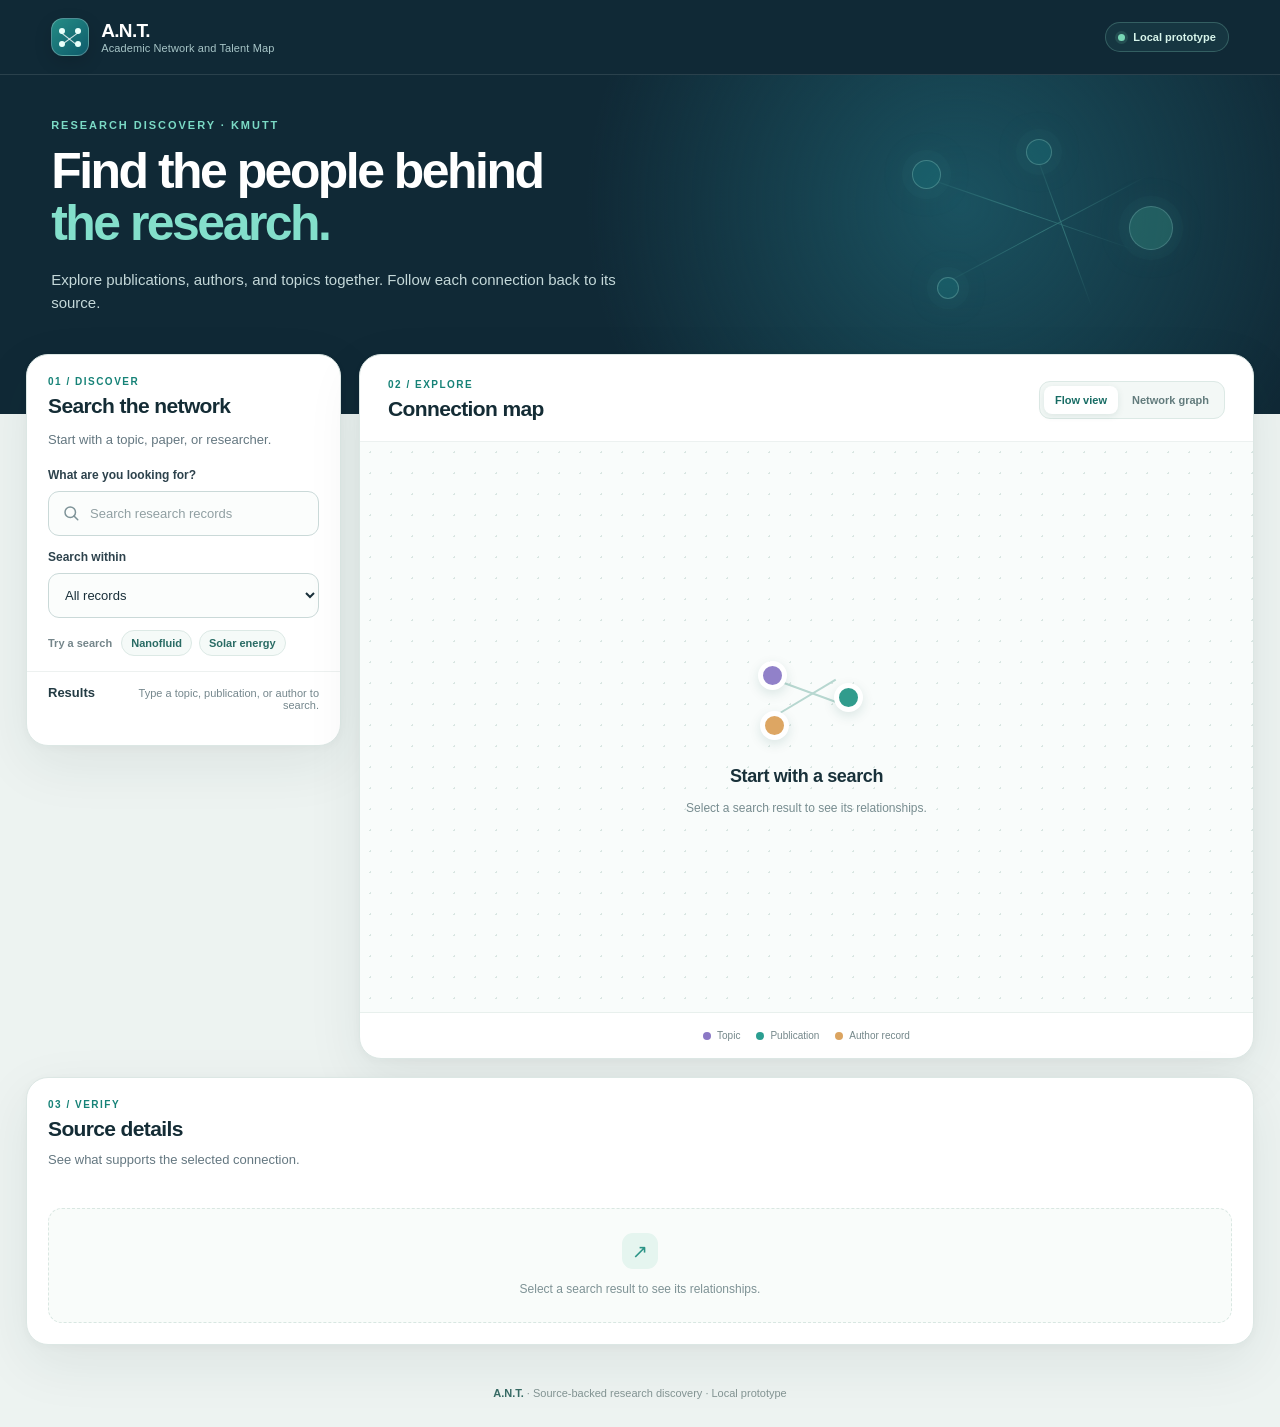
==== frontend/index.html @ 8c45d4a5 "feat(frontend): add research explorer with two graph views" ====
<!doctype html>
<html lang="en">
  <head>
    <meta charset="UTF-8" />
    <meta name="viewport" content="width=device-width, initial-scale=1.0" />
    <title>A.N.T. | Explore academic connections</title>
    <link rel="stylesheet" href="styles.css?v=7" />
    <script src="app.js?v=7" defer></script>
  </head>
  <body>
    <header class="site-header">
      <div class="brand">
        <span class="brand-symbol" aria-hidden="true"><i></i><i></i><i></i><i></i></span>
        <span><strong class="brand-mark">A.N.T.</strong><small>Academic Network and Talent Map</small></span>
      </div>
      <span class="demo-badge"><span aria-hidden="true"></span> Local prototype</span>
    </header>

    <section class="hero" aria-labelledby="page-title">
      <div class="hero-content">
        <p class="hero-eyebrow">RESEARCH DISCOVERY · KMUTT</p>
        <h1 id="page-title">Find the people behind<br /><em>the research.</em></h1>
        <p>Explore publications, authors, and topics together. Follow each connection back to its source.</p>
      </div>
      <div class="hero-art" aria-hidden="true">
        <span class="art-line line-one"></span><span class="art-line line-two"></span><span class="art-line line-three"></span>
        <span class="art-node node-one"></span><span class="art-node node-two"></span><span class="art-node node-three"></span><span class="art-node node-four"></span>
      </div>
    </section>

    <main class="layout">
      <section class="search-panel panel" aria-labelledby="search-title">
        <div class="panel-heading search-heading">
          <div>
            <p class="eyebrow">01 / DISCOVER</p>
            <h2 id="search-title">Search the network</h2>
          </div>
        </div>
        <p class="intro">Start with a topic, paper, or researcher.</p>
        <label for="search-input">What are you looking for?</label>
        <div class="search-field">
          <svg viewBox="0 0 24 24" aria-hidden="true"><circle cx="11" cy="11" r="7"></circle><path d="m16 16 5 5"></path></svg>
          <input id="search-input" type="search" placeholder="Search research records" autocomplete="off" />
        </div>
        <label for="search-type" class="filter-label">Search within</label>
        <select id="search-type">
          <option value="">All records</option>
          <option value="publication">Publications</option>
          <option value="author">Authors</option>
          <option value="topic">Topics</option>
        </select>
        <div class="quick-search" aria-label="Suggested searches">
          <span>Try a search</span>
          <button type="button" data-query="nanofluid">Nanofluid</button>
          <button type="button" data-query="solar energy">Solar energy</button>
        </div>
        <div class="results-heading"><span>Results</span><p id="result-count" class="result-count" role="status"></p></div>
        <ul id="results" class="results" aria-label="Search results"></ul>
      </section>

      <section class="network-panel panel" aria-labelledby="network-title">
        <div class="panel-heading">
          <div>
            <p class="eyebrow">02 / EXPLORE</p>
            <h2 id="network-title">Connection map</h2>
          </div>
          <div class="view-switch" role="group" aria-label="Connection view">
            <button id="flow-view" type="button" class="is-active" aria-pressed="true">Flow view</button>
            <button id="network-view" type="button" aria-pressed="false">Network graph</button>
          </div>
        </div>
        <div id="graph" class="graph" aria-live="polite"></div>
        <div class="graph-legend"><span><i class="topic-key"></i> Topic</span><span><i class="publication-key"></i> Publication</span><span><i class="author-key"></i> Author record</span></div>
      </section>

      <aside class="details-panel panel" aria-labelledby="details-title">
        <p class="eyebrow">03 / VERIFY</p>
        <h2 id="details-title">Source details</h2>
        <p class="details-intro">See what supports the selected connection.</p>
        <div id="details" aria-live="polite"></div>
      </aside>
    </main>

    <footer class="site-footer"><strong>A.N.T.</strong> · Source-backed research discovery · Local prototype</footer>
  </body>
</html>
---- frontend/styles.css ----
:root {
  font-family: Inter, ui-sans-serif, -apple-system, BlinkMacSystemFont, "Segoe UI", sans-serif;
  color: #172833;
  background: #edf3f1;
  font-synthesis: none;
}

* { box-sizing: border-box; }
html { scroll-behavior: smooth; }
body { margin: 0; min-width: 320px; }
button, input, select { font: inherit; }
button { cursor: pointer; }
h1, h2, h3, p { overflow-wrap: anywhere; }

.site-header {
  display: flex;
  align-items: center;
  justify-content: space-between;
  gap: 24px;
  padding: 18px clamp(24px, 4vw, 72px);
  background: #102936;
  border-bottom: 1px solid rgba(255, 255, 255, .11);
  color: #fff;
}
.brand { display: flex; align-items: center; gap: 12px; }
.brand > span:last-child { display: grid; gap: 2px; }
.brand-mark { font-size: 19px; line-height: 1; letter-spacing: -.035em; }
.brand small { color: #a7c5c7; font-size: 11px; letter-spacing: .01em; }
.brand-symbol {
  position: relative;
  display: block;
  width: 38px;
  height: 38px;
  border: 1px solid rgba(255, 255, 255, .25);
  border-radius: 12px;
  background: linear-gradient(140deg, #248c85, #0e5b6b);
  box-shadow: 0 6px 18px rgba(0, 0, 0, .14);
}
.brand-symbol::before, .brand-symbol::after {
  content: "";
  position: absolute;
  height: 1px;
  background: rgba(255, 255, 255, .8);
  transform-origin: left center;
}
.brand-symbol::before { width: 20px; left: 9px; top: 13px; transform: rotate(38deg); }
.brand-symbol::after { width: 21px; left: 10px; top: 25px; transform: rotate(-36deg); }
.brand-symbol i { position: absolute; z-index: 1; width: 6px; height: 6px; border-radius: 50%; background: #e8fffa; }
.brand-symbol i:nth-child(1) { left: 7px; top: 9px; }
.brand-symbol i:nth-child(2) { right: 7px; top: 9px; }
.brand-symbol i:nth-child(3) { left: 7px; bottom: 8px; }
.brand-symbol i:nth-child(4) { right: 7px; bottom: 8px; }
.demo-badge {
  display: inline-flex;
  align-items: center;
  gap: 8px;
  padding: 8px 12px;
  border: 1px solid rgba(150, 223, 206, .24);
  border-radius: 999px;
  background: rgba(75, 167, 151, .11);
  color: #d7f5eb;
  font-size: 11px;
  font-weight: 700;
  white-space: nowrap;
}
.demo-badge span { width: 7px; height: 7px; border-radius: 50%; background: #78d7b6; box-shadow: 0 0 0 3px rgba(120, 215, 182, .14); }

.hero {
  position: relative;
  min-height: 315px;
  overflow: hidden;
  padding: 44px clamp(24px, 4vw, 72px) 100px;
  background: radial-gradient(circle at 75% 38%, #1a5260 0, transparent 38%), #102936;
  color: #fff;
}
.hero-content { position: relative; z-index: 1; max-width: 700px; }
.hero-eyebrow { margin: 0 0 15px; color: #7bdac5; font-size: 11px; font-weight: 800; letter-spacing: .18em; }
.hero h1 { margin: 0; font-size: clamp(36px, 3.9vw, 60px); font-weight: 750; line-height: 1.04; letter-spacing: -.05em; }
.hero h1 em { color: #83dfcb; font-style: normal; }
.hero-content > p:last-child { max-width: 570px; margin: 18px 0 0; color: #c4d8d9; font-size: 15px; line-height: 1.55; }
.hero-art { position: absolute; right: 8%; top: 26px; width: 390px; height: 250px; opacity: .65; }
.art-line { position: absolute; height: 1px; background: linear-gradient(90deg, transparent, #66c8ba, transparent); transform-origin: left; }
.line-one { left: 52px; top: 73px; width: 230px; transform: rotate(19deg); }
.line-two { left: 75px; top: 185px; width: 236px; transform: rotate(-28deg); }
.line-three { left: 170px; top: 47px; width: 170px; transform: rotate(70deg); }
.art-node { position: absolute; border: 1px solid rgba(169, 255, 238, .8); border-radius: 50%; background: #1b7d83; box-shadow: 0 0 0 10px rgba(91, 203, 187, .08), 0 0 30px rgba(91, 203, 187, .28); }
.node-one { width: 29px; height: 29px; left: 48px; top: 59px; }
.node-two { width: 44px; height: 44px; left: 265px; top: 105px; background: #3b9d8c; }
.node-three { width: 22px; height: 22px; left: 73px; top: 176px; }
.node-four { width: 26px; height: 26px; left: 162px; top: 38px; }

.layout {
  position: relative;
  z-index: 2;
  display: grid;
  grid-template-columns: 330px minmax(0, 1fr) 320px;
  align-items: start;
  gap: 18px;
  max-width: 1720px;
  margin: -60px auto 0;
  padding: 0 26px 42px;
}
.panel {
  min-width: 0;
  overflow: hidden;
  border: 1px solid #dce7e4;
  border-radius: 22px;
  background: #fff;
  box-shadow: 0 18px 55px rgba(20, 50, 54, .08), 0 2px 8px rgba(20, 50, 54, .03);
}
.search-panel, .details-panel { padding: 21px; }
.network-panel { min-height: 690px; }
.details-panel { min-height: 690px; }
.eyebrow { margin: 0 0 7px; color: #168277; font-size: 10px; font-weight: 850; letter-spacing: .15em; }
h2 { margin: 0; color: #142c35; font-size: 21px; font-weight: 760; letter-spacing: -.03em; }
h3 { margin: 0 0 10px; color: #19313a; font-size: 18px; line-height: 1.36; letter-spacing: -.02em; }
.panel-heading { display: flex; align-items: center; justify-content: space-between; gap: 15px; }
.search-heading { margin-bottom: 12px; }
.intro, .details-intro { margin: 0 0 18px; color: #647780; font-size: 13px; line-height: 1.55; }
.details-intro { margin: 9px 0 24px; }
label { display: block; margin-bottom: 9px; color: #2d424c; font-size: 12px; font-weight: 750; }
.search-field { position: relative; }
.search-field svg { position: absolute; left: 14px; top: 13px; width: 18px; height: 18px; fill: none; stroke: #7e9398; stroke-width: 2; stroke-linecap: round; pointer-events: none; }
input[type="search"], select {
  width: 100%;
  height: 45px;
  border: 1px solid #cad9d8;
  border-radius: 11px;
  background: #fbfdfc;
  color: #1a303a;
  outline: none;
  font-size: 13px;
  transition: border-color .16s, box-shadow .16s;
}
input[type="search"] { padding: 0 12px 0 41px; }
input::placeholder { color: #91a0a3; }
select { padding: 0 12px; }
input:focus, select:focus { border-color: #159185; box-shadow: 0 0 0 3px rgba(34, 159, 143, .13); }
.filter-label { margin-top: 14px; }
.quick-search { display: flex; flex-wrap: wrap; align-items: center; gap: 7px; margin: 12px 0 15px; }
.quick-search span { margin-right: 2px; color: #74858a; font-size: 11px; font-weight: 650; }
.quick-search button { padding: 6px 9px; border: 1px solid #dce9e5; border-radius: 999px; background: #f5faf8; color: #296b64; font-size: 11px; font-weight: 700; }
.quick-search button:hover, .quick-search button:focus-visible { border-color: #60b7a6; background: #e9f7f1; }
.results-heading { display: flex; align-items: baseline; justify-content: space-between; gap: 8px; margin: 0 -21px; padding: 13px 21px 11px; border-top: 1px solid #edf1f0; }
.results-heading > span { color: #233b43; font-size: 13px; font-weight: 780; }
.result-count { margin: 0; color: #75878d; font-size: 11px; text-align: right; }
.results { display: grid; align-content: start; gap: 9px; max-height: 545px; margin: 0 -8px 0 0; padding: 0 8px 2px 0; overflow-y: auto; list-style: none; }
.results::-webkit-scrollbar, .graph-group::-webkit-scrollbar { width: 6px; }
.results::-webkit-scrollbar-thumb, .graph-group::-webkit-scrollbar-thumb { border-radius: 99px; background: #cbdcd7; }
.result-button { position: relative; width: 100%; padding: 13px 34px 13px 14px; border: 1px solid #e1e9e7; border-radius: 13px; background: #fff; color: #213741; text-align: left; transition: border-color .16s, background .16s, box-shadow .16s, transform .16s; }
.result-button::after { content: "↗"; position: absolute; right: 13px; top: 14px; color: #91aaa8; font-size: 16px; }
.result-button:hover, .result-button:focus-visible { border-color: #78bcb0; background: #fbfffd; transform: translateY(-1px); box-shadow: 0 7px 18px rgba(21, 75, 73, .08); }
.result-button.is-selected { border-color: #2a9d8f; background: #effaf6; box-shadow: inset 3px 0 0 #159185; }
.result-title { display: block; margin-bottom: 9px; font-size: 12.5px; font-weight: 740; line-height: 1.4; }
.result-meta { display: flex; align-items: center; gap: 7px; color: #84959a; font-size: 10px; }
.type-tag { padding: 4px 7px; border-radius: 6px; font-size: 9px; font-weight: 800; letter-spacing: .035em; text-transform: uppercase; }
.type-tag.topic { color: #6650ad; background: #f0ecfb; }
.type-tag.publication { color: #13776e; background: #e5f5f0; }
.type-tag.author { color: #a66b24; background: #fff1df; }

.network-panel > .panel-heading { padding: 24px 28px 20px; border-bottom: 1px solid #ecf1f0; }
.panel-hint { max-width: 175px; color: #8a9b9e; font-size: 11px; line-height: 1.45; text-align: right; }
.view-switch { display: inline-flex; gap: 3px; padding: 4px; border: 1px solid #dce9e5; border-radius: 11px; background: #f3f8f6; }
.view-switch button { padding: 8px 11px; border: 0; border-radius: 8px; background: transparent; color: #627b7c; font-size: 11px; font-weight: 750; white-space: nowrap; }
.view-switch button:hover, .view-switch button:focus-visible { color: #176c64; outline: 2px solid #87cabc; outline-offset: 1px; }
.view-switch button.is-active { background: #fff; color: #176c64; box-shadow: 0 2px 7px rgba(22, 76, 69, .1); }
.graph {
  display: grid;
  align-content: start;
  min-height: 570px;
  padding: 34px 28px;
  background-color: #f9fcfb;
  background-image: radial-gradient(#d9e6e2 1px, transparent 1px);
  background-size: 21px 21px;
}
.graph.is-empty { align-content: center; }
.graph.is-network { display: block; padding: 4px 14px 20px; overflow-x: auto; }
.network-visualization { display: block; width: 100%; min-width: 690px; height: auto; margin: 0 auto; overflow: visible; }
.network-edge { stroke: #b9d8d0; stroke-width: 1.7; opacity: .7; }
.network-edge.topic { stroke: #b9aee0; }
.network-edge.author { stroke: #e3c492; }
.network-node { --node-color: #2b9e91; cursor: pointer; }
.network-node.topic { --node-color: #8b78c5; }
.network-node.author { --node-color: #dba460; }
.network-node circle { fill: #fff; stroke: var(--node-color); stroke-width: 4; filter: drop-shadow(0 4px 8px rgba(23, 71, 70, .15)); transition: fill .15s, stroke-width .15s; }
.network-node.is-selected circle, .network-node:hover circle, .network-node:focus-visible circle { fill: var(--node-color); stroke-width: 6; }
.network-node:focus-visible { outline: none; }
.network-node text { fill: #253f46; font-size: 12px; font-weight: 730; paint-order: stroke; stroke: #f9fcfb; stroke-width: 4px; stroke-linejoin: round; }
.network-node.is-selected text { fill: #143039; font-weight: 820; }
.network-caption { margin: -10px 0 0; color: #71898c; font-size: 11px; text-align: center; }
.graph-path { display: grid; grid-template-columns: minmax(130px, 1fr) 54px minmax(160px, 1.25fr) 54px minmax(130px, 1fr); align-items: start; gap: 12px; }
.graph-path.related { grid-template-columns: minmax(170px, 1fr) 54px minmax(220px, 1.5fr); }
.graph-group { display: grid; align-content: start; gap: 10px; max-height: 475px; padding: 3px; overflow-y: auto; }
.graph-note { margin: 14px 0 0; color: #70858a; font-size: 12px; text-align: center; }
.graph-node { position: relative; width: 100%; min-height: 78px; padding: 13px 14px; border: 1px solid #dbe5e4; border-left: 4px solid var(--node-color); border-radius: 13px; background: #fff; color: #1c333b; box-shadow: 0 6px 16px rgba(19, 54, 58, .07); text-align: left; overflow-wrap: anywhere; transition: transform .16s, box-shadow .16s, border-color .16s; }
.graph-node.topic { --node-color: #8b78c5; }
.graph-node.publication { --node-color: #2b9e91; }
.graph-node.author { --node-color: #dba460; }
.graph-node:hover, .graph-node:focus-visible { transform: translateY(-2px); box-shadow: 0 10px 21px rgba(19, 54, 58, .14); outline: none; }
.graph-node.is-selected { border-color: var(--node-color); border-left-width: 4px; box-shadow: 0 0 0 3px rgba(27, 135, 122, .12), 0 8px 20px rgba(19, 54, 58, .11); }
.graph-node span { display: block; margin-bottom: 7px; color: var(--node-color); font-size: 9px; font-weight: 850; letter-spacing: .1em; text-transform: uppercase; }
.graph-node strong { display: block; font-size: 11.5px; font-weight: 720; line-height: 1.42; }
.relationship { color: #809196; font-size: 10px; line-height: 1.3; text-align: center; }
.relationship::before { content: "→"; display: block; margin-bottom: 3px; color: #2da693; font-size: 25px; line-height: 1; }
.graph-legend { display: flex; flex-wrap: wrap; justify-content: center; gap: 16px; padding: 17px 20px; border-top: 1px solid #e8f0ed; color: #74878a; font-size: 10px; }
.graph-legend span { display: inline-flex; align-items: center; gap: 6px; }
.graph-legend i { width: 8px; height: 8px; border-radius: 50%; }
.topic-key { background: #8b78c5; }
.publication-key { background: #2b9e91; }
.author-key { background: #dba460; }
.canvas-empty { justify-self: center; max-width: 320px; padding: 25px 10px; text-align: center; }
.canvas-icon { position: relative; width: 126px; height: 108px; margin: 0 auto 20px; }
.canvas-icon::before, .canvas-icon::after { content: ""; position: absolute; height: 2px; background: #b7d7d0; transform-origin: left; }
.canvas-icon::before { left: 30px; top: 42px; width: 70px; transform: rotate(20deg); }
.canvas-icon::after { left: 37px; top: 76px; width: 65px; transform: rotate(-31deg); }
.canvas-icon i { position: absolute; z-index: 1; width: 29px; height: 29px; border: 5px solid #fff; border-radius: 50%; background: #82b9ae; box-shadow: 0 4px 12px rgba(13, 84, 79, .13); }
.canvas-icon i:nth-child(1) { left: 15px; top: 25px; background: #9181c9; }
.canvas-icon i:nth-child(2) { right: 6px; top: 47px; background: #319c8d; }
.canvas-icon i:nth-child(3) { left: 17px; bottom: 4px; background: #dda663; }
.canvas-empty h3 { font-size: 18px; }
.canvas-empty p { margin: 0; color: #788d90; font-size: 12px; line-height: 1.6; }

.detail-type { display: inline-block; margin: 18px 0 13px; padding: 6px 9px; border-radius: 7px; background: #e9f6f2; color: #147e71; font-size: 10px; font-weight: 850; letter-spacing: .08em; text-transform: uppercase; }
.details-placeholder { display: grid; justify-items: center; gap: 11px; margin-top: 38px; padding: 24px 15px; border: 1px dashed #d9e7e2; border-radius: 14px; background: #f9fcfa; text-align: center; }
.details-placeholder-icon { display: grid; place-items: center; width: 36px; height: 36px; border-radius: 11px; background: #e5f5ef; color: #2b9486; font-size: 19px; }
.details-placeholder p { margin: 0; color: #7e9295; font-size: 12px; line-height: 1.5; }
.detail-copy { margin: 0 0 19px; color: #667a80; font-size: 12px; line-height: 1.6; }
.detail-list { display: grid; gap: 0; margin: 0; }
.detail-list dt { margin: 0 0 5px; color: #829398; font-size: 10px; font-weight: 700; letter-spacing: .04em; text-transform: uppercase; }
.detail-list dd { margin: 0; color: #263c45; font-size: 13px; font-weight: 690; line-height: 1.4; overflow-wrap: anywhere; }
.detail-list dt:not(:first-child) { padding-top: 16px; border-top: 1px solid #edf2f0; }
.detail-list dd { padding-bottom: 16px; }
.empty { color: #71858a; font-size: 13px; line-height: 1.6; }
.review-note { margin: 20px 0 0; padding: 12px; border: 1px solid #f4e6cd; border-radius: 10px; background: #fff9ec; color: #87642d; font-size: 11px; line-height: 1.55; }
.detail-link, .detail-action { display: block; width: 100%; margin-top: 18px; padding: 11px 13px; border: 1px solid #a9d6cb; border-radius: 10px; background: #ecf8f3; color: #167a6f; font-size: 12px; font-weight: 760; text-align: center; text-decoration: none; }
.detail-link:hover, .detail-action:hover, .detail-link:focus-visible, .detail-action:focus-visible { border-color: #248f80; background: #def3ea; }
.detail-action { margin-top: 9px; }
.site-footer { padding: 0 24px 28px; color: #849594; font-size: 11px; text-align: center; }
.site-footer strong { color: #376b65; }

@media (max-width: 1350px) {
  .layout { grid-template-columns: 315px minmax(0, 1fr); }
  .details-panel { grid-column: 1 / -1; min-height: 0; }
  .hero-art { right: 2%; opacity: .35; }
}

@media (max-width: 850px) {
  .hero { min-height: 285px; padding-bottom: 90px; }
  .hero-art { opacity: .19; }
  .layout { grid-template-columns: 1fr; padding: 0 16px 30px; }
  .details-panel { grid-column: auto; }
  .results { max-height: 380px; }
}

@media (max-width: 600px) {
  .site-header { padding: 16px; }
  .brand small { display: none; }
  .hero { padding: 33px 20px 82px; min-height: 280px; }
  .hero h1 { font-size: 39px; }
  .hero-content > p:last-child { font-size: 13px; }
  .hero-art { right: -180px; }
  .layout { gap: 14px; margin-top: -48px; }
  .search-panel, .details-panel { padding: 20px; }
  .network-panel > .panel-heading { align-items: flex-start; flex-direction: column; padding: 20px; }
  .view-switch { width: 100%; }
  .view-switch button { flex: 1; }
  .panel-hint { display: none; }
  .results-heading { margin: 0 -20px; padding-left: 20px; padding-right: 20px; }
  .graph { min-height: 360px; padding: 25px 20px; }
  .graph-path, .graph-path.related { grid-template-columns: 1fr; }
  .relationship { padding: 1px 0 2px; }
  .relationship::before { transform: rotate(90deg); }
  .graph-group { max-height: 270px; }
}

@media (prefers-reduced-motion: reduce) {
  *, *::before, *::after { scroll-behavior: auto !important; transition: none !important; }
}
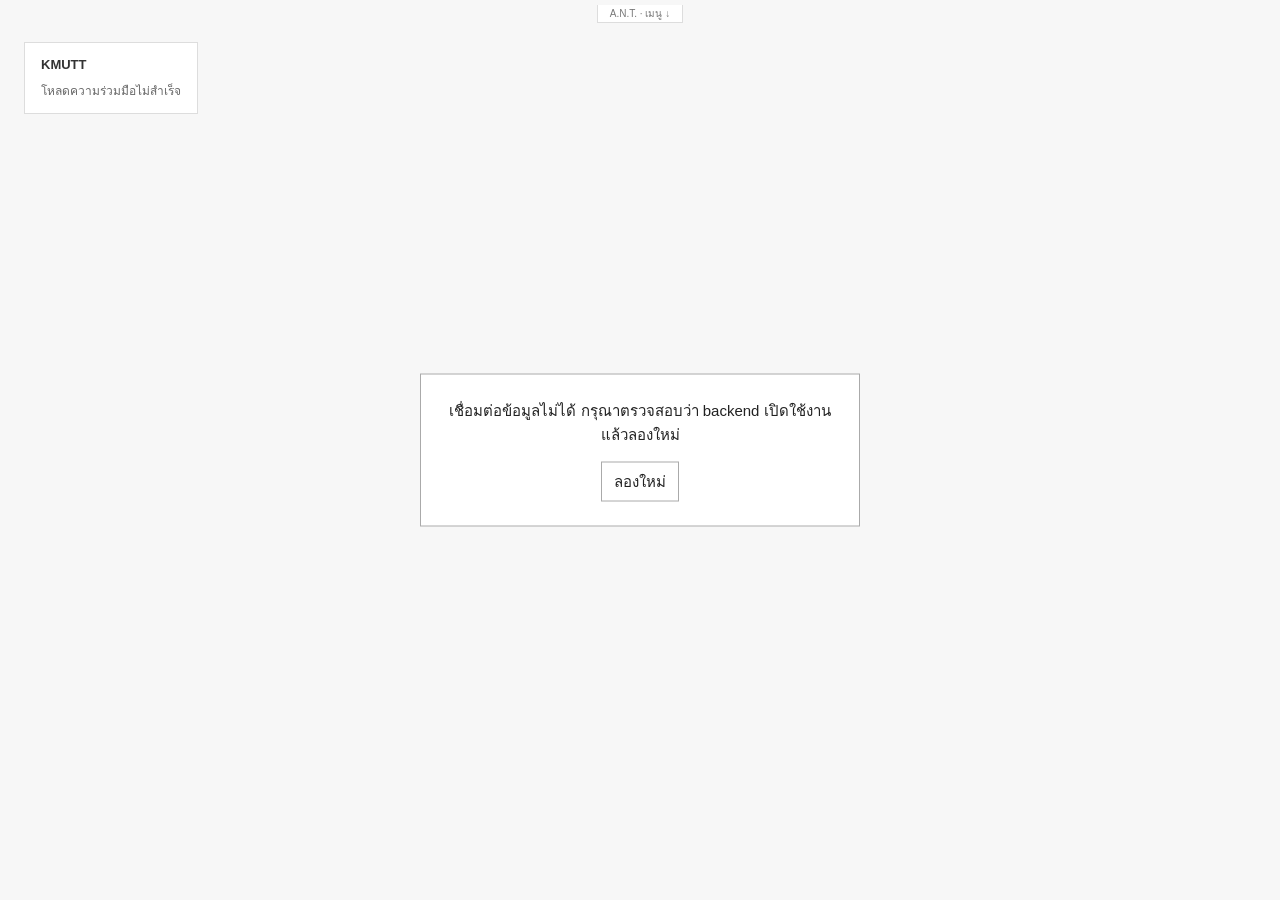
==== commit b706c438: "new design" ====
--- a/frontend/index.html
+++ b/frontend/index.html
@@ -1,86 +1,38 @@
 <!doctype html>
-<html lang="en">
-  <head>
-    <meta charset="UTF-8" />
-    <meta name="viewport" content="width=device-width, initial-scale=1.0" />
-    <title>A.N.T. | Explore academic connections</title>
-    <link rel="stylesheet" href="styles.css?v=7" />
-    <script src="app.js?v=7" defer></script>
-  </head>
-  <body>
-    <header class="site-header">
-      <div class="brand">
-        <span class="brand-symbol" aria-hidden="true"><i></i><i></i><i></i><i></i></span>
-        <span><strong class="brand-mark">A.N.T.</strong><small>Academic Network and Talent Map</small></span>
-      </div>
-      <span class="demo-badge"><span aria-hidden="true"></span> Local prototype</span>
-    </header>
-
-    <section class="hero" aria-labelledby="page-title">
-      <div class="hero-content">
-        <p class="hero-eyebrow">RESEARCH DISCOVERY · KMUTT</p>
-        <h1 id="page-title">Find the people behind<br /><em>the research.</em></h1>
-        <p>Explore publications, authors, and topics together. Follow each connection back to its source.</p>
-      </div>
-      <div class="hero-art" aria-hidden="true">
-        <span class="art-line line-one"></span><span class="art-line line-two"></span><span class="art-line line-three"></span>
-        <span class="art-node node-one"></span><span class="art-node node-two"></span><span class="art-node node-three"></span><span class="art-node node-four"></span>
-      </div>
-    </section>
-
-    <main class="layout">
-      <section class="search-panel panel" aria-labelledby="search-title">
-        <div class="panel-heading search-heading">
-          <div>
-            <p class="eyebrow">01 / DISCOVER</p>
-            <h2 id="search-title">Search the network</h2>
-          </div>
-        </div>
-        <p class="intro">Start with a topic, paper, or researcher.</p>
-        <label for="search-input">What are you looking for?</label>
-        <div class="search-field">
-          <svg viewBox="0 0 24 24" aria-hidden="true"><circle cx="11" cy="11" r="7"></circle><path d="m16 16 5 5"></path></svg>
-          <input id="search-input" type="search" placeholder="Search research records" autocomplete="off" />
-        </div>
-        <label for="search-type" class="filter-label">Search within</label>
-        <select id="search-type">
-          <option value="">All records</option>
-          <option value="publication">Publications</option>
-          <option value="author">Authors</option>
-          <option value="topic">Topics</option>
-        </select>
-        <div class="quick-search" aria-label="Suggested searches">
-          <span>Try a search</span>
-          <button type="button" data-query="nanofluid">Nanofluid</button>
-          <button type="button" data-query="solar energy">Solar energy</button>
-        </div>
-        <div class="results-heading"><span>Results</span><p id="result-count" class="result-count" role="status"></p></div>
-        <ul id="results" class="results" aria-label="Search results"></ul>
-      </section>
-
-      <section class="network-panel panel" aria-labelledby="network-title">
-        <div class="panel-heading">
-          <div>
-            <p class="eyebrow">02 / EXPLORE</p>
-            <h2 id="network-title">Connection map</h2>
-          </div>
-          <div class="view-switch" role="group" aria-label="Connection view">
-            <button id="flow-view" type="button" class="is-active" aria-pressed="true">Flow view</button>
-            <button id="network-view" type="button" aria-pressed="false">Network graph</button>
-          </div>
-        </div>
-        <div id="graph" class="graph" aria-live="polite"></div>
-        <div class="graph-legend"><span><i class="topic-key"></i> Topic</span><span><i class="publication-key"></i> Publication</span><span><i class="author-key"></i> Author record</span></div>
-      </section>
-
-      <aside class="details-panel panel" aria-labelledby="details-title">
-        <p class="eyebrow">03 / VERIFY</p>
-        <h2 id="details-title">Source details</h2>
-        <p class="details-intro">See what supports the selected connection.</p>
-        <div id="details" aria-live="polite"></div>
-      </aside>
-    </main>
-
-    <footer class="site-footer"><strong>A.N.T.</strong> · Source-backed research discovery · Local prototype</footer>
-  </body>
+<html lang="th">
+<head>
+  <meta charset="utf-8"><meta name="viewport" content="width=device-width,initial-scale=1">
+  <title>A.N.T. — Academic Network &amp; Talent Map</title>
+  <link rel="stylesheet" href="styles.css?v=16">
+</head>
+<body>
+  <main aria-label="เครือข่ายวิชาการ A.N.T.">
+    <svg id="graph" role="group" aria-label="กราฟเครือข่าย ลาก node เพื่อย้าย ลากพื้นหลังเพื่อเลื่อน และเลื่อนล้อเมาส์เพื่อซูม"><g id="viewport"><g id="edges"></g><g id="label-leaders" aria-hidden="true"></g><g id="nodes"></g><g id="node-labels" aria-hidden="true"></g></g></svg>
+  </main>
+  <header id="navigation">
+    <button id="reveal" aria-label="เปิดเมนูด้านบน" aria-expanded="false"><span> A.N.T. · เมนู ↓ </span></button>
+    <div class="nav-content" inert>
+      <div class="nav-row"><strong class="brand">A.N.T.</strong><span class="tag">Academic Network &amp; Talent Map · KMUTT</span><a href="index.html" class="active" aria-current="page">สำรวจเครือข่าย</a><a href="people.html">บุคคล</a><a href="academic.html">ผลงานวิชาการ</a><a href="roles.html">อาชีพ</a><button id="help">วิธีใช้งาน</button></div>
+      <div class="nav-row controls"><input id="search" type="search" maxlength="200" aria-label="ค้นหาในฐานข้อมูล" placeholder="ค้นหาชื่อ บุคคล หัวข้อ หรือสิ่งพิมพ์…"><label>ประเภท <select id="kind"><option value="all">ทั้งหมด</option><option value="author">บุคคล</option><option value="topic">หัวข้อวิจัย</option><option value="publication">สิ่งพิมพ์</option></select></label><button id="fit">จัดกราฟเข้าจอ</button><button id="pause" aria-pressed="false">หยุดการเคลื่อนไหว</button><output id="count" aria-live="polite"></output></div>
+      <section id="search-results" aria-label="ผลการค้นหา" hidden><p id="search-status" role="status"></p><div id="search-items"></div><button id="search-more" hidden>โหลดเพิ่มเติม</button></section>
+    </div>
+  </header>
+  <section id="explorer-bar" aria-label="ระดับการสำรวจ">
+    <nav id="breadcrumbs" aria-label="เส้นทางการสำรวจ"></nav>
+    <p id="scope-summary" role="status"></p>
+    <div id="overview-mode" hidden role="group" aria-label="การจัดกลุ่มภาพรวม"><button data-overview="continents">ตามทวีป</button><button data-overview="countries">ตามประเทศ</button></div>
+    <div id="country-grouping" hidden role="group" aria-label="การจัดกลุ่มในประเทศ"><button data-country-grouping="none">แสดงทั้งหมด</button><button data-country-grouping="type">แยกตามประเภทองค์กร</button></div>
+    <div id="institution-views" hidden role="group" aria-label="ข้อมูลของสถาบัน"><button data-institution-view="publications">สิ่งพิมพ์ร่วม</button><button data-institution-view="authors">บุคคลที่ยืนยันสังกัด</button></div>
+  </section>
+  <div id="tooltip" role="tooltip" hidden></div>
+  <aside id="panel" aria-label="รายละเอียด node" aria-hidden="true" inert>
+    <div class="panel-top"><span>NODE DETAILS</span><button id="close-panel" aria-label="ปิดรายละเอียด">ปิด ×</button></div>
+    <div id="details"></div>
+  </aside>
+  <div id="empty" hidden><p id="graph-status" role="status"></p><button id="reset">ลองใหม่</button></div>
+  <p id="network-caption" role="status"></p>
+  <dialog id="instructions"><h2>สำรวจเครือข่าย A.N.T.</h2><p>สำรวจบุคคล สิ่งพิมพ์ และหัวข้อวิจัยจากข้อมูลที่นำเข้า</p><ul><li>วางเมาส์ขอบบน หรือกดปุ่มเมนู เพื่อค้นหาและกรองข้อมูล</li><li>วางเมาส์บน node เพื่อดูข้อมูลสั้น ๆ</li><li>คลิก node เพื่อเปิดรายละเอียดและหลักฐานด้านขวา</li><li>ลาก node เพื่อย้ายตำแหน่ง ลากพื้นหลังเพื่อเลื่อนกราฟ</li><li>เลื่อนล้อเมาส์เพื่อซูม</li><li>กด Tab เพื่อเลือก node และ Enter เพื่อเปิดรายละเอียด</li><li>กด Escape เพื่อปิดรายละเอียดหรือเมนู</li></ul><form method="dialog"><button>เข้าใจแล้ว</button></form></dialog>
+  <script src="collaboration.js?v=16"></script>
+  <script src="app.js?v=16"></script>
+</body>
 </html>
--- a/frontend/styles.css
+++ b/frontend/styles.css
@@ -1,278 +1,49 @@
-:root {
-  font-family: Inter, ui-sans-serif, -apple-system, BlinkMacSystemFont, "Segoe UI", sans-serif;
-  color: #172833;
-  background: #edf3f1;
-  font-synthesis: none;
-}
+*{box-sizing:border-box}body{margin:0;font:15px/1.6 Arial,Tahoma,sans-serif;color:#222;background:#f7f7f7}button,input,select{font:inherit;color:inherit}button{cursor:pointer;background:white;border:1px solid #aaa;padding:7px 12px}button:hover,button.active{background:#e5e5e5}button:focus-visible,input:focus-visible,select:focus-visible{outline:2px solid #222;outline-offset:3px}#graph{display:block;width:100vw;height:100dvh;touch-action:none;cursor:grab}#graph:active{cursor:grabbing}.edge{stroke:#c8c8c8;stroke-width:1.2;vector-effect:non-scaling-stroke}.edge.connected{stroke:#555;stroke-width:2}.node{cursor:pointer;outline:none}.node circle{stroke:#555;stroke-width:1.2;vector-effect:non-scaling-stroke}.node:hover circle,.node:focus-visible circle{stroke:#111;stroke-width:3}.node.selected circle{stroke:#111;stroke-width:4}.node.dim{opacity:.12}.edge.dim{opacity:.1}#navigation{position:fixed;left:0;right:0;top:0;z-index:20;height:24px}#reveal{position:absolute;top:0;left:0;width:100%;height:24px;border:0;background:transparent;padding:0}#reveal:focus-visible{outline:2px dashed #777;outline-offset:-4px}.nav-content{background:#fff;border-bottom:1px solid #999;transform:translateY(-105%);transition:transform .25s ease;visibility:hidden;padding:14px 24px}.nav-open .nav-content{transform:translateY(0);visibility:visible}.nav-open #reveal{display:none}.nav-row{display:flex;gap:12px;align-items:center;flex-wrap:wrap}.brand{font-size:24px;letter-spacing:1px}.tag{font-size:11px;color:#777;margin-right:auto}.controls{margin-top:12px;padding-top:12px;border-top:1px solid #ddd;font-size:13px}.controls input{flex:1;min-width:180px;max-width:470px;padding:9px;border:1px solid #aaa}.controls select{padding:7px;background:white;border:1px solid #aaa}.controls output{margin-left:auto;color:#666;font-size:12px}#tooltip{position:fixed;z-index:30;pointer-events:none;width:252px;border:1px solid #999;background:#fff;padding:12px 15px;font-size:13px}#tooltip strong{display:block;font-size:17px;margin:4px 0}#tooltip .hint{font-size:11px;color:#666;margin-top:6px}#panel{position:fixed;right:0;top:0;height:100dvh;width:420px;max-width:100vw;z-index:15;background:white;border-left:1px solid #999;transform:translateX(102%);transition:transform .25s ease;visibility:hidden;overflow:auto;padding:24px}#panel.open{transform:translateX(0);visibility:visible}.panel-top{display:flex;align-items:center;justify-content:space-between;font-size:11px;letter-spacing:1px;border-bottom:1px solid #ccc;padding-bottom:16px}#details h1{font-size:26px;line-height:1.4;margin:10px 0}#details h2{font-size:16px;margin:0 0 10px}#details section{border-top:1px solid #ddd;margin-top:22px;padding-top:18px}#details p{margin:7px 0}#details dl{display:grid;grid-template-columns:90px 1fr;gap:6px;font-size:13px}#details dt{color:#777}#details dd{margin:0;overflow-wrap:anywhere}.eyebrow{font-size:11px;color:#666;margin-top:22px}.relation{display:block;text-align:left;width:100%;margin:8px 0;padding:10px 12px;font-size:13px}.relation small{display:block;color:#777}.notice{font-size:12px;color:#666;background:#f3f3f3;padding:12px}#empty{position:fixed;left:50%;top:50%;transform:translate(-50%,-50%);background:white;border:1px solid #aaa;padding:24px;z-index:10}dialog{max-width:560px;width:90vw;border:1px solid #777;padding:28px}dialog::backdrop{background:#0004}dialog h2{margin-top:0}@media(max-width:700px){.nav-content{padding:12px}.tag{display:none}.nav-row{gap:6px}.nav-row button{font-size:12px}.controls input{max-width:none}#panel{width:360px;padding:18px}.controls output{display:none}}@media(prefers-reduced-motion:reduce){.nav-content,#panel{transition:none}}
+/* List views and selected-node relationship annotations. */
+[hidden]{display:none!important}
+.edge-label,.node-name{pointer-events:none;fill:#333;paint-order:stroke;stroke:#f7f7f7;stroke-linejoin:round;stroke-width:4px;font-family:Arial,Tahoma,sans-serif}
+.edge-hit{stroke:transparent;stroke-width:14;vector-effect:non-scaling-stroke;pointer-events:stroke;cursor:help}
+.edge-hit:focus-visible{outline:none;stroke:#8886;stroke-width:10}
+.node-label{pointer-events:none}.node-label-background{fill:#f7f7f7}
+.label-leader{stroke:#777;stroke-width:1;stroke-dasharray:2 2;vector-effect:non-scaling-stroke;pointer-events:none}
+.label-leader.is-selected{stroke:#222;stroke-width:1.5}
+.node-name{font:12px Arial,Tahoma,sans-serif;stroke:none;paint-order:normal}
+#tooltip{overflow-wrap:anywhere;max-width:calc(100vw - 16px);max-height:calc(100dvh - 16px);overflow:hidden}
+#tooltip .eyebrow{margin:0}
+#explorer-bar{position:fixed;top:42px;left:24px;max-width:calc(100vw - 48px);padding:12px 16px;background:#fffffff2;border:1px solid #ddd;z-index:5}
+#breadcrumbs{display:flex;flex-wrap:wrap;gap:8px;align-items:center;font-size:13px}#breadcrumbs a{color:#333;text-decoration:none}#breadcrumbs a:hover{text-decoration:underline}#breadcrumbs [aria-current]{font-weight:bold}
+#scope-summary{font-size:12px;color:#666;margin:6px 0 0}#institution-views{display:flex;gap:6px;margin-top:10px}#institution-views button{font-size:12px}
+#country-grouping{display:flex;flex-wrap:wrap;gap:6px;margin-top:10px}#country-grouping button{font-size:12px}
+#overview-mode{display:flex;flex-wrap:wrap;gap:6px;margin-top:10px}#overview-mode button{font-size:12px}
 
-* { box-sizing: border-box; }
-html { scroll-behavior: smooth; }
-body { margin: 0; min-width: 320px; }
-button, input, select { font: inherit; }
-button { cursor: pointer; }
-h1, h2, h3, p { overflow-wrap: anywhere; }
-
-.site-header {
-  display: flex;
-  align-items: center;
-  justify-content: space-between;
-  gap: 24px;
-  padding: 18px clamp(24px, 4vw, 72px);
-  background: #102936;
-  border-bottom: 1px solid rgba(255, 255, 255, .11);
-  color: #fff;
-}
-.brand { display: flex; align-items: center; gap: 12px; }
-.brand > span:last-child { display: grid; gap: 2px; }
-.brand-mark { font-size: 19px; line-height: 1; letter-spacing: -.035em; }
-.brand small { color: #a7c5c7; font-size: 11px; letter-spacing: .01em; }
-.brand-symbol {
-  position: relative;
-  display: block;
-  width: 38px;
-  height: 38px;
-  border: 1px solid rgba(255, 255, 255, .25);
-  border-radius: 12px;
-  background: linear-gradient(140deg, #248c85, #0e5b6b);
-  box-shadow: 0 6px 18px rgba(0, 0, 0, .14);
-}
-.brand-symbol::before, .brand-symbol::after {
-  content: "";
-  position: absolute;
-  height: 1px;
-  background: rgba(255, 255, 255, .8);
-  transform-origin: left center;
-}
-.brand-symbol::before { width: 20px; left: 9px; top: 13px; transform: rotate(38deg); }
-.brand-symbol::after { width: 21px; left: 10px; top: 25px; transform: rotate(-36deg); }
-.brand-symbol i { position: absolute; z-index: 1; width: 6px; height: 6px; border-radius: 50%; background: #e8fffa; }
-.brand-symbol i:nth-child(1) { left: 7px; top: 9px; }
-.brand-symbol i:nth-child(2) { right: 7px; top: 9px; }
-.brand-symbol i:nth-child(3) { left: 7px; bottom: 8px; }
-.brand-symbol i:nth-child(4) { right: 7px; bottom: 8px; }
-.demo-badge {
-  display: inline-flex;
-  align-items: center;
-  gap: 8px;
-  padding: 8px 12px;
-  border: 1px solid rgba(150, 223, 206, .24);
-  border-radius: 999px;
-  background: rgba(75, 167, 151, .11);
-  color: #d7f5eb;
-  font-size: 11px;
-  font-weight: 700;
-  white-space: nowrap;
-}
-.demo-badge span { width: 7px; height: 7px; border-radius: 50%; background: #78d7b6; box-shadow: 0 0 0 3px rgba(120, 215, 182, .14); }
-
-.hero {
-  position: relative;
-  min-height: 315px;
-  overflow: hidden;
-  padding: 44px clamp(24px, 4vw, 72px) 100px;
-  background: radial-gradient(circle at 75% 38%, #1a5260 0, transparent 38%), #102936;
-  color: #fff;
-}
-.hero-content { position: relative; z-index: 1; max-width: 700px; }
-.hero-eyebrow { margin: 0 0 15px; color: #7bdac5; font-size: 11px; font-weight: 800; letter-spacing: .18em; }
-.hero h1 { margin: 0; font-size: clamp(36px, 3.9vw, 60px); font-weight: 750; line-height: 1.04; letter-spacing: -.05em; }
-.hero h1 em { color: #83dfcb; font-style: normal; }
-.hero-content > p:last-child { max-width: 570px; margin: 18px 0 0; color: #c4d8d9; font-size: 15px; line-height: 1.55; }
-.hero-art { position: absolute; right: 8%; top: 26px; width: 390px; height: 250px; opacity: .65; }
-.art-line { position: absolute; height: 1px; background: linear-gradient(90deg, transparent, #66c8ba, transparent); transform-origin: left; }
-.line-one { left: 52px; top: 73px; width: 230px; transform: rotate(19deg); }
-.line-two { left: 75px; top: 185px; width: 236px; transform: rotate(-28deg); }
-.line-three { left: 170px; top: 47px; width: 170px; transform: rotate(70deg); }
-.art-node { position: absolute; border: 1px solid rgba(169, 255, 238, .8); border-radius: 50%; background: #1b7d83; box-shadow: 0 0 0 10px rgba(91, 203, 187, .08), 0 0 30px rgba(91, 203, 187, .28); }
-.node-one { width: 29px; height: 29px; left: 48px; top: 59px; }
-.node-two { width: 44px; height: 44px; left: 265px; top: 105px; background: #3b9d8c; }
-.node-three { width: 22px; height: 22px; left: 73px; top: 176px; }
-.node-four { width: 26px; height: 26px; left: 162px; top: 38px; }
-
-.layout {
-  position: relative;
-  z-index: 2;
-  display: grid;
-  grid-template-columns: 330px minmax(0, 1fr) 320px;
-  align-items: start;
-  gap: 18px;
-  max-width: 1720px;
-  margin: -60px auto 0;
-  padding: 0 26px 42px;
-}
-.panel {
-  min-width: 0;
-  overflow: hidden;
-  border: 1px solid #dce7e4;
-  border-radius: 22px;
-  background: #fff;
-  box-shadow: 0 18px 55px rgba(20, 50, 54, .08), 0 2px 8px rgba(20, 50, 54, .03);
-}
-.search-panel, .details-panel { padding: 21px; }
-.network-panel { min-height: 690px; }
-.details-panel { min-height: 690px; }
-.eyebrow { margin: 0 0 7px; color: #168277; font-size: 10px; font-weight: 850; letter-spacing: .15em; }
-h2 { margin: 0; color: #142c35; font-size: 21px; font-weight: 760; letter-spacing: -.03em; }
-h3 { margin: 0 0 10px; color: #19313a; font-size: 18px; line-height: 1.36; letter-spacing: -.02em; }
-.panel-heading { display: flex; align-items: center; justify-content: space-between; gap: 15px; }
-.search-heading { margin-bottom: 12px; }
-.intro, .details-intro { margin: 0 0 18px; color: #647780; font-size: 13px; line-height: 1.55; }
-.details-intro { margin: 9px 0 24px; }
-label { display: block; margin-bottom: 9px; color: #2d424c; font-size: 12px; font-weight: 750; }
-.search-field { position: relative; }
-.search-field svg { position: absolute; left: 14px; top: 13px; width: 18px; height: 18px; fill: none; stroke: #7e9398; stroke-width: 2; stroke-linecap: round; pointer-events: none; }
-input[type="search"], select {
-  width: 100%;
-  height: 45px;
-  border: 1px solid #cad9d8;
-  border-radius: 11px;
-  background: #fbfdfc;
-  color: #1a303a;
-  outline: none;
-  font-size: 13px;
-  transition: border-color .16s, box-shadow .16s;
-}
-input[type="search"] { padding: 0 12px 0 41px; }
-input::placeholder { color: #91a0a3; }
-select { padding: 0 12px; }
-input:focus, select:focus { border-color: #159185; box-shadow: 0 0 0 3px rgba(34, 159, 143, .13); }
-.filter-label { margin-top: 14px; }
-.quick-search { display: flex; flex-wrap: wrap; align-items: center; gap: 7px; margin: 12px 0 15px; }
-.quick-search span { margin-right: 2px; color: #74858a; font-size: 11px; font-weight: 650; }
-.quick-search button { padding: 6px 9px; border: 1px solid #dce9e5; border-radius: 999px; background: #f5faf8; color: #296b64; font-size: 11px; font-weight: 700; }
-.quick-search button:hover, .quick-search button:focus-visible { border-color: #60b7a6; background: #e9f7f1; }
-.results-heading { display: flex; align-items: baseline; justify-content: space-between; gap: 8px; margin: 0 -21px; padding: 13px 21px 11px; border-top: 1px solid #edf1f0; }
-.results-heading > span { color: #233b43; font-size: 13px; font-weight: 780; }
-.result-count { margin: 0; color: #75878d; font-size: 11px; text-align: right; }
-.results { display: grid; align-content: start; gap: 9px; max-height: 545px; margin: 0 -8px 0 0; padding: 0 8px 2px 0; overflow-y: auto; list-style: none; }
-.results::-webkit-scrollbar, .graph-group::-webkit-scrollbar { width: 6px; }
-.results::-webkit-scrollbar-thumb, .graph-group::-webkit-scrollbar-thumb { border-radius: 99px; background: #cbdcd7; }
-.result-button { position: relative; width: 100%; padding: 13px 34px 13px 14px; border: 1px solid #e1e9e7; border-radius: 13px; background: #fff; color: #213741; text-align: left; transition: border-color .16s, background .16s, box-shadow .16s, transform .16s; }
-.result-button::after { content: "↗"; position: absolute; right: 13px; top: 14px; color: #91aaa8; font-size: 16px; }
-.result-button:hover, .result-button:focus-visible { border-color: #78bcb0; background: #fbfffd; transform: translateY(-1px); box-shadow: 0 7px 18px rgba(21, 75, 73, .08); }
-.result-button.is-selected { border-color: #2a9d8f; background: #effaf6; box-shadow: inset 3px 0 0 #159185; }
-.result-title { display: block; margin-bottom: 9px; font-size: 12.5px; font-weight: 740; line-height: 1.4; }
-.result-meta { display: flex; align-items: center; gap: 7px; color: #84959a; font-size: 10px; }
-.type-tag { padding: 4px 7px; border-radius: 6px; font-size: 9px; font-weight: 800; letter-spacing: .035em; text-transform: uppercase; }
-.type-tag.topic { color: #6650ad; background: #f0ecfb; }
-.type-tag.publication { color: #13776e; background: #e5f5f0; }
-.type-tag.author { color: #a66b24; background: #fff1df; }
-
-.network-panel > .panel-heading { padding: 24px 28px 20px; border-bottom: 1px solid #ecf1f0; }
-.panel-hint { max-width: 175px; color: #8a9b9e; font-size: 11px; line-height: 1.45; text-align: right; }
-.view-switch { display: inline-flex; gap: 3px; padding: 4px; border: 1px solid #dce9e5; border-radius: 11px; background: #f3f8f6; }
-.view-switch button { padding: 8px 11px; border: 0; border-radius: 8px; background: transparent; color: #627b7c; font-size: 11px; font-weight: 750; white-space: nowrap; }
-.view-switch button:hover, .view-switch button:focus-visible { color: #176c64; outline: 2px solid #87cabc; outline-offset: 1px; }
-.view-switch button.is-active { background: #fff; color: #176c64; box-shadow: 0 2px 7px rgba(22, 76, 69, .1); }
-.graph {
-  display: grid;
-  align-content: start;
-  min-height: 570px;
-  padding: 34px 28px;
-  background-color: #f9fcfb;
-  background-image: radial-gradient(#d9e6e2 1px, transparent 1px);
-  background-size: 21px 21px;
-}
-.graph.is-empty { align-content: center; }
-.graph.is-network { display: block; padding: 4px 14px 20px; overflow-x: auto; }
-.network-visualization { display: block; width: 100%; min-width: 690px; height: auto; margin: 0 auto; overflow: visible; }
-.network-edge { stroke: #b9d8d0; stroke-width: 1.7; opacity: .7; }
-.network-edge.topic { stroke: #b9aee0; }
-.network-edge.author { stroke: #e3c492; }
-.network-node { --node-color: #2b9e91; cursor: pointer; }
-.network-node.topic { --node-color: #8b78c5; }
-.network-node.author { --node-color: #dba460; }
-.network-node circle { fill: #fff; stroke: var(--node-color); stroke-width: 4; filter: drop-shadow(0 4px 8px rgba(23, 71, 70, .15)); transition: fill .15s, stroke-width .15s; }
-.network-node.is-selected circle, .network-node:hover circle, .network-node:focus-visible circle { fill: var(--node-color); stroke-width: 6; }
-.network-node:focus-visible { outline: none; }
-.network-node text { fill: #253f46; font-size: 12px; font-weight: 730; paint-order: stroke; stroke: #f9fcfb; stroke-width: 4px; stroke-linejoin: round; }
-.network-node.is-selected text { fill: #143039; font-weight: 820; }
-.network-caption { margin: -10px 0 0; color: #71898c; font-size: 11px; text-align: center; }
-.graph-path { display: grid; grid-template-columns: minmax(130px, 1fr) 54px minmax(160px, 1.25fr) 54px minmax(130px, 1fr); align-items: start; gap: 12px; }
-.graph-path.related { grid-template-columns: minmax(170px, 1fr) 54px minmax(220px, 1.5fr); }
-.graph-group { display: grid; align-content: start; gap: 10px; max-height: 475px; padding: 3px; overflow-y: auto; }
-.graph-note { margin: 14px 0 0; color: #70858a; font-size: 12px; text-align: center; }
-.graph-node { position: relative; width: 100%; min-height: 78px; padding: 13px 14px; border: 1px solid #dbe5e4; border-left: 4px solid var(--node-color); border-radius: 13px; background: #fff; color: #1c333b; box-shadow: 0 6px 16px rgba(19, 54, 58, .07); text-align: left; overflow-wrap: anywhere; transition: transform .16s, box-shadow .16s, border-color .16s; }
-.graph-node.topic { --node-color: #8b78c5; }
-.graph-node.publication { --node-color: #2b9e91; }
-.graph-node.author { --node-color: #dba460; }
-.graph-node:hover, .graph-node:focus-visible { transform: translateY(-2px); box-shadow: 0 10px 21px rgba(19, 54, 58, .14); outline: none; }
-.graph-node.is-selected { border-color: var(--node-color); border-left-width: 4px; box-shadow: 0 0 0 3px rgba(27, 135, 122, .12), 0 8px 20px rgba(19, 54, 58, .11); }
-.graph-node span { display: block; margin-bottom: 7px; color: var(--node-color); font-size: 9px; font-weight: 850; letter-spacing: .1em; text-transform: uppercase; }
-.graph-node strong { display: block; font-size: 11.5px; font-weight: 720; line-height: 1.42; }
-.relationship { color: #809196; font-size: 10px; line-height: 1.3; text-align: center; }
-.relationship::before { content: "→"; display: block; margin-bottom: 3px; color: #2da693; font-size: 25px; line-height: 1; }
-.graph-legend { display: flex; flex-wrap: wrap; justify-content: center; gap: 16px; padding: 17px 20px; border-top: 1px solid #e8f0ed; color: #74878a; font-size: 10px; }
-.graph-legend span { display: inline-flex; align-items: center; gap: 6px; }
-.graph-legend i { width: 8px; height: 8px; border-radius: 50%; }
-.topic-key { background: #8b78c5; }
-.publication-key { background: #2b9e91; }
-.author-key { background: #dba460; }
-.canvas-empty { justify-self: center; max-width: 320px; padding: 25px 10px; text-align: center; }
-.canvas-icon { position: relative; width: 126px; height: 108px; margin: 0 auto 20px; }
-.canvas-icon::before, .canvas-icon::after { content: ""; position: absolute; height: 2px; background: #b7d7d0; transform-origin: left; }
-.canvas-icon::before { left: 30px; top: 42px; width: 70px; transform: rotate(20deg); }
-.canvas-icon::after { left: 37px; top: 76px; width: 65px; transform: rotate(-31deg); }
-.canvas-icon i { position: absolute; z-index: 1; width: 29px; height: 29px; border: 5px solid #fff; border-radius: 50%; background: #82b9ae; box-shadow: 0 4px 12px rgba(13, 84, 79, .13); }
-.canvas-icon i:nth-child(1) { left: 15px; top: 25px; background: #9181c9; }
-.canvas-icon i:nth-child(2) { right: 6px; top: 47px; background: #319c8d; }
-.canvas-icon i:nth-child(3) { left: 17px; bottom: 4px; background: #dda663; }
-.canvas-empty h3 { font-size: 18px; }
-.canvas-empty p { margin: 0; color: #788d90; font-size: 12px; line-height: 1.6; }
-
-.detail-type { display: inline-block; margin: 18px 0 13px; padding: 6px 9px; border-radius: 7px; background: #e9f6f2; color: #147e71; font-size: 10px; font-weight: 850; letter-spacing: .08em; text-transform: uppercase; }
-.details-placeholder { display: grid; justify-items: center; gap: 11px; margin-top: 38px; padding: 24px 15px; border: 1px dashed #d9e7e2; border-radius: 14px; background: #f9fcfa; text-align: center; }
-.details-placeholder-icon { display: grid; place-items: center; width: 36px; height: 36px; border-radius: 11px; background: #e5f5ef; color: #2b9486; font-size: 19px; }
-.details-placeholder p { margin: 0; color: #7e9295; font-size: 12px; line-height: 1.5; }
-.detail-copy { margin: 0 0 19px; color: #667a80; font-size: 12px; line-height: 1.6; }
-.detail-list { display: grid; gap: 0; margin: 0; }
-.detail-list dt { margin: 0 0 5px; color: #829398; font-size: 10px; font-weight: 700; letter-spacing: .04em; text-transform: uppercase; }
-.detail-list dd { margin: 0; color: #263c45; font-size: 13px; font-weight: 690; line-height: 1.4; overflow-wrap: anywhere; }
-.detail-list dt:not(:first-child) { padding-top: 16px; border-top: 1px solid #edf2f0; }
-.detail-list dd { padding-bottom: 16px; }
-.empty { color: #71858a; font-size: 13px; line-height: 1.6; }
-.review-note { margin: 20px 0 0; padding: 12px; border: 1px solid #f4e6cd; border-radius: 10px; background: #fff9ec; color: #87642d; font-size: 11px; line-height: 1.55; }
-.detail-link, .detail-action { display: block; width: 100%; margin-top: 18px; padding: 11px 13px; border: 1px solid #a9d6cb; border-radius: 10px; background: #ecf8f3; color: #167a6f; font-size: 12px; font-weight: 760; text-align: center; text-decoration: none; }
-.detail-link:hover, .detail-action:hover, .detail-link:focus-visible, .detail-action:focus-visible { border-color: #248f80; background: #def3ea; }
-.detail-action { margin-top: 9px; }
-.site-footer { padding: 0 24px 28px; color: #849594; font-size: 11px; text-align: center; }
-.site-footer strong { color: #376b65; }
-
-@media (max-width: 1350px) {
-  .layout { grid-template-columns: 315px minmax(0, 1fr); }
-  .details-panel { grid-column: 1 / -1; min-height: 0; }
-  .hero-art { right: 2%; opacity: .35; }
-}
-
-@media (max-width: 850px) {
-  .hero { min-height: 285px; padding-bottom: 90px; }
-  .hero-art { opacity: .19; }
-  .layout { grid-template-columns: 1fr; padding: 0 16px 30px; }
-  .details-panel { grid-column: auto; }
-  .results { max-height: 380px; }
-}
-
-@media (max-width: 600px) {
-  .site-header { padding: 16px; }
-  .brand small { display: none; }
-  .hero { padding: 33px 20px 82px; min-height: 280px; }
-  .hero h1 { font-size: 39px; }
-  .hero-content > p:last-child { font-size: 13px; }
-  .hero-art { right: -180px; }
-  .layout { gap: 14px; margin-top: -48px; }
-  .search-panel, .details-panel { padding: 20px; }
-  .network-panel > .panel-heading { align-items: flex-start; flex-direction: column; padding: 20px; }
-  .view-switch { width: 100%; }
-  .view-switch button { flex: 1; }
-  .panel-hint { display: none; }
-  .results-heading { margin: 0 -20px; padding-left: 20px; padding-right: 20px; }
-  .graph { min-height: 360px; padding: 25px 20px; }
-  .graph-path, .graph-path.related { grid-template-columns: 1fr; }
-  .relationship { padding: 1px 0 2px; }
-  .relationship::before { transform: rotate(90deg); }
-  .graph-group { max-height: 270px; }
-}
-
-@media (prefers-reduced-motion: reduce) {
-  *, *::before, *::after { scroll-behavior: auto !important; transition: none !important; }
-}
+.aggregate-count{pointer-events:none;fill:#222;font:12px Arial,Tahoma,sans-serif;text-anchor:middle}
+.panel-open #explorer-bar{max-width:calc(100vw - 470px)}
+@media(max-width:700px){#explorer-bar{left:12px;top:34px;max-width:calc(100vw - 24px);padding:10px}.panel-open #explorer-bar{visibility:hidden}#breadcrumbs{font-size:12px}}
+#directory{max-width:1100px;margin:auto;padding:110px 32px 60px;min-height:100dvh}
+.directory-heading{display:flex;align-items:center;justify-content:space-between;gap:24px}
+.directory-heading h1{font-size:30px;margin:4px 0}.directory-heading .eyebrow{margin:0}
+.directory-heading p{color:#666}.directory-heading>button{flex-shrink:0}
+.directory-tools{display:flex;gap:20px;align-items:center;padding:20px 0;border-bottom:1px solid #bbb;margin-bottom:20px}
+.directory-tools input{padding:10px;border:1px solid #aaa;background:white;flex:1;max-width:500px}.directory-tools output{margin-left:auto;font-size:13px}
+.list-item{border:1px solid #bbb;background:white;padding:20px 24px;margin:14px 0}.list-item .eyebrow{margin:0}.list-item h2{font-size:20px;margin:4px 0}.list-item p{margin:8px 0}.list-actions{display:flex;gap:10px;margin-top:16px}
+.list-page #navigation{height:auto}.list-page #reveal{display:none}.list-page .nav-content{transform:none;visibility:visible}
+.panel-open.list-page #directory{margin-right:420px;padding-left:24px;padding-right:24px}.panel-open #panel{z-index:25}
+@media(max-width:900px){#directory{padding:160px 18px 40px}.directory-heading{display:block}.panel-open.list-page #directory{margin-right:0}.directory-heading>button{margin:8px 0}.panel-open #panel{box-shadow:-10px 0 0 #00000008}}
+/* Keep the wireframe's quiet canvas and reveal controls on demand. */
+body{min-width:320px}button,input,select{border-radius:0}button:disabled{cursor:wait;opacity:.55}
+.nav-row a,.button-link{display:inline-block;color:inherit;text-decoration:none;background:#fff;border:1px solid #aaa;padding:7px 12px;font:inherit;cursor:pointer}
+.nav-row a:hover,.nav-row a.active,.button-link:hover{background:#e5e5e5}
+.nav-row a:focus-visible,.button-link:focus-visible{outline:2px solid #222;outline-offset:3px}
+.list-pagination,#list-pages{display:flex;gap:8px;align-items:center;flex-wrap:wrap}.list-pagination{justify-content:center;margin-top:28px;padding-top:20px;border-top:1px solid #ddd}.list-pagination output{color:#666;font-size:12px}.list-pagination button[aria-current]{font-weight:bold;border-color:#222}
+@media(max-width:700px){.nav-row a{font-size:12px}}
+#reveal span{font-size:10px;color:#777;background:#fff;padding:3px 12px;border:1px solid #ddd;border-top:0}
+.nav-content{max-height:85dvh;overflow:auto}.nav-row{row-gap:8px}
+#search-results{border-top:1px solid #ddd;margin-top:12px;padding-top:8px}#search-status{font-size:12px;color:#666;margin:4px 0}
+#search-items{max-height:42dvh;overflow:auto;display:grid;grid-template-columns:repeat(2,minmax(0,1fr));gap:0 12px}
+.relation{overflow-wrap:anywhere}.source-link{display:block;color:#444;font-size:12px;overflow-wrap:anywhere;padding:0 0 10px}
+.evidence-item{border-bottom:1px solid #eee}#details h1,#details p,.list-item h2{overflow-wrap:anywhere}
+#network-caption{position:fixed;bottom:12px;left:20px;max-width:calc(100vw - 40px);margin:0;padding:4px 8px;background:#f7f7f7df;color:#777;font-size:11px;pointer-events:none}
+.panel-open #network-caption{max-width:calc(100vw - 460px)}
+#empty{max-width:calc(100vw - 32px);width:440px;text-align:center}#empty p{margin-top:0}
+#directory{padding-top:120px}.directory-tools input{min-width:0}.directory-tools output{flex-shrink:0}
+@media(max-width:700px){#search-items{grid-template-columns:1fr}.nav-row .brand{font-size:20px}.controls label{display:flex;align-items:center;gap:6px}.controls input{flex-basis:100%;width:100%;min-width:0}.directory-tools{gap:10px;flex-wrap:wrap}.directory-tools input{width:100%;max-width:none}.directory-tools output{margin-left:0}.list-item{padding:18px}.list-actions{flex-wrap:wrap}#directory{padding-top:145px}.panel-open #network-caption{display:none}}
